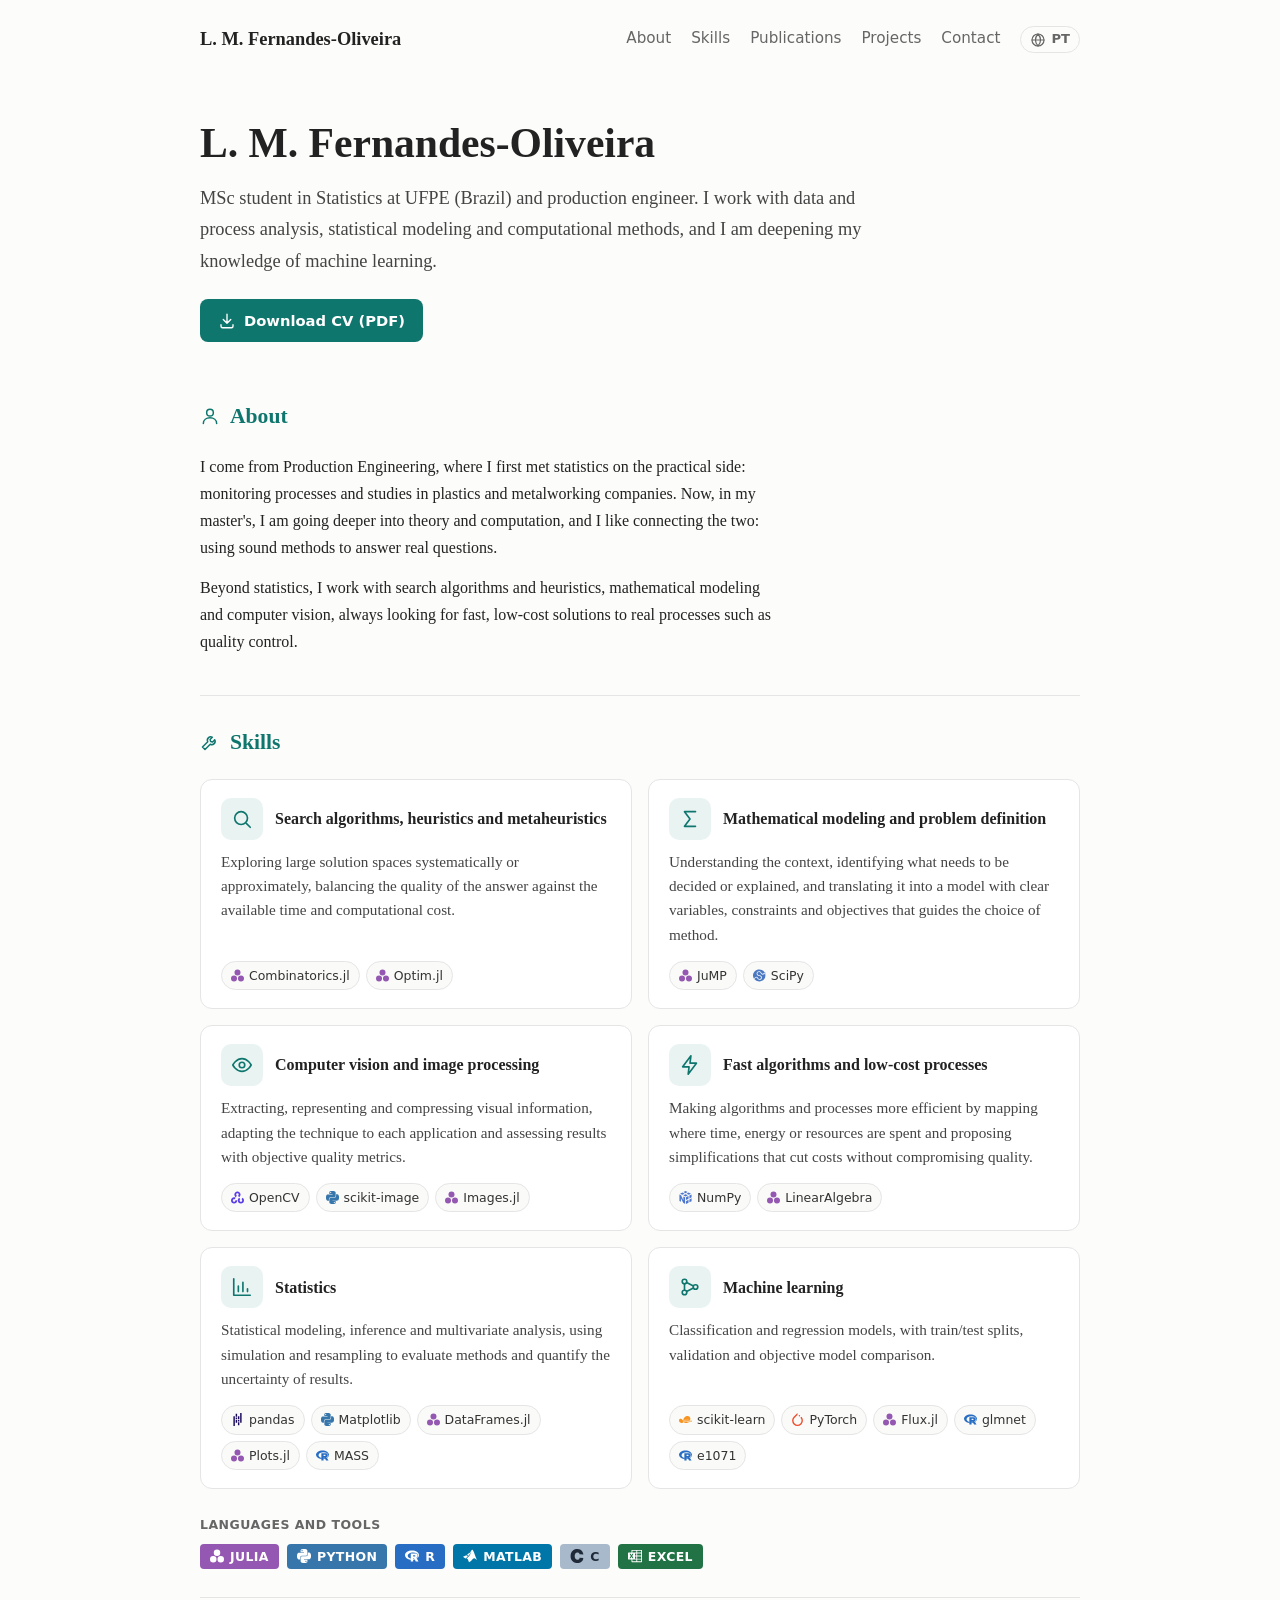
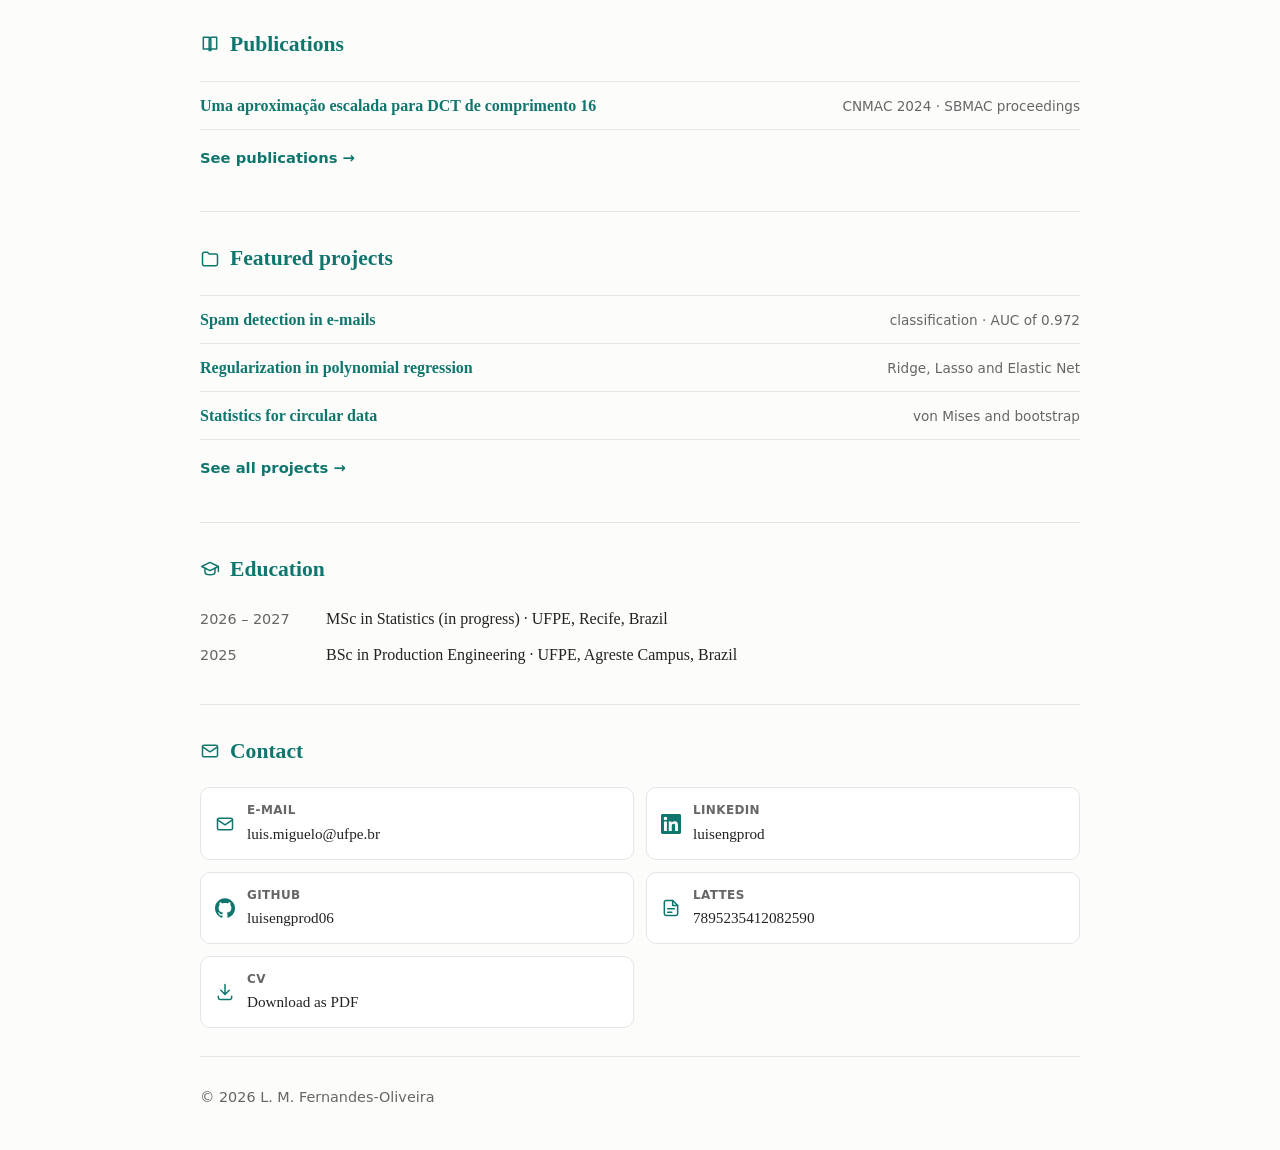
==== en/index.html @ e00abd6b "Versão em inglês, currículo em PDF, prévia de compartilhamento e favicon Co-Authored-By: Claude Opus" ====
<!DOCTYPE html>
<html lang="en">
<head>
<meta charset="utf-8">
<meta name="viewport" content="width=device-width, initial-scale=1">
<title>L. M. Fernandes-Oliveira · Statistics and Production Engineering</title>
<meta name="description" content="L. M. Fernandes-Oliveira: MSc student in Statistics at UFPE (Brazil) and production engineer. Publications, projects and contact.">
<link rel="canonical" href="https://luisengprod06.github.io/en/">
<link rel="alternate" hreflang="pt-BR" href="https://luisengprod06.github.io/">
<link rel="alternate" hreflang="en" href="https://luisengprod06.github.io/en/">
<link rel="icon" href="../favicon.svg" type="image/svg+xml">
<link rel="apple-touch-icon" href="../apple-touch-icon.png">
<meta property="og:type" content="website">
<meta property="og:title" content="L. M. Fernandes-Oliveira · Statistics and Production Engineering">
<meta property="og:description" content="L. M. Fernandes-Oliveira: MSc student in Statistics at UFPE (Brazil) and production engineer. Publications, projects and contact.">
<meta property="og:url" content="https://luisengprod06.github.io/en/">
<meta property="og:image" content="https://luisengprod06.github.io/og-en.png">
<meta property="og:image:width" content="1200">
<meta property="og:image:height" content="630">
<meta property="og:locale" content="en_US">
<meta name="twitter:card" content="summary_large_image">
<link rel="stylesheet" href="../style.css?v=c5a9ac2f">
</head>
<body>

<header class="container topo">
  <a class="nome" href="index.html">L. M. Fernandes-Oliveira</a>
  <nav>
    <a href="#sobre">About</a>
    <a href="#habilidades">Skills</a>
    <a href="publications.html">Publications</a>
    <a href="projects.html">Projects</a>
    <a href="#contato">Contact</a>
    <a class="lingua" href="../index.html" hreflang="pt-BR" lang="pt-BR" title="Ler em português"><svg class="ic" viewBox="0 0 24 24" width="16" height="16" fill="none" stroke="currentColor" stroke-width="1.8" stroke-linecap="round" stroke-linejoin="round" aria-hidden="true"><circle cx="12" cy="12" r="9"/><path d="M3 12h18M12 3c2.5 2.7 3.8 5.7 3.8 9s-1.3 6.3-3.8 9c-2.5-2.7-3.8-5.7-3.8-9S9.5 5.7 12 3z"/></svg>PT</a>
  </nav>
</header>

<main class="container">

  <section class="hero">
    <h1>L. M. Fernandes-Oliveira</h1>
    <p class="lead">MSc student in Statistics at UFPE (Brazil) and production engineer. I work with data and process analysis, statistical modeling and computational methods, and I am deepening my knowledge of machine learning.</p>
    <p class="acoes"><a class="botao" href="../CV-LM-Fernandes-Oliveira.pdf" download><svg class="ic" viewBox="0 0 24 24" width="18" height="18" fill="none" stroke="currentColor" stroke-width="1.8" stroke-linecap="round" stroke-linejoin="round" aria-hidden="true"><path d="M12 3v12M7 10l5 5 5-5"/><path d="M4 17v2a2 2 0 0 0 2 2h12a2 2 0 0 0 2-2v-2"/></svg>Download CV (PDF)</a></p>
  </section>

  <section id="sobre">
    <h2><svg class="ic" viewBox="0 0 24 24" width="20" height="20" fill="none" stroke="currentColor" stroke-width="1.8" stroke-linecap="round" stroke-linejoin="round" aria-hidden="true"><circle cx="12" cy="8" r="4"/><path d="M4 21c0-4.4 3.6-7 8-7s8 2.6 8 7"/></svg>About</h2>
    <p>I come from Production Engineering, where I first met statistics on the practical side: monitoring processes and studies in plastics and metalworking companies. Now, in my master's, I am going deeper into theory and computation, and I like connecting the two: using sound methods to answer real questions.</p>
    <p>Beyond statistics, I work with search algorithms and heuristics, mathematical modeling and computer vision, always looking for fast, low-cost solutions to real processes such as quality control.</p>
  </section>

  <section id="habilidades">
    <h2><svg class="ic" viewBox="0 0 24 24" width="20" height="20" fill="none" stroke="currentColor" stroke-width="1.8" stroke-linecap="round" stroke-linejoin="round" aria-hidden="true"><path d="M14.7 6.3a4 4 0 0 0-5.4 5.4L3 18l3 3 6.3-6.3a4 4 0 0 0 5.4-5.4l-2.6 2.6-2.4-.6-.6-2.4z"/></svg>Skills</h2>
    <ul class="habilidades">
      <li class="habilidade">
        <div class="habilidade-topo"><span class="ic-caixa"><svg class="ic" viewBox="0 0 24 24" width="22" height="22" fill="none" stroke="currentColor" stroke-width="1.8" stroke-linecap="round" stroke-linejoin="round" aria-hidden="true"><circle cx="11" cy="11" r="7"/><path d="M21 21l-4.3-4.3"/></svg></span><h3>Search algorithms, heuristics and metaheuristics</h3></div>
        <p>Exploring large solution spaces systematically or approximately, balancing the quality of the answer against the available time and computational cost.</p>
        <ul class="chips" aria-label="Libraries"><li class="chip"><svg class="ic" viewBox="0 0 24 24" width="13" height="13" aria-hidden="true"><path fill="#9558B2" d="M11.138 17.569a5.569 5.569 0 1 1-11.138 0 5.569 5.569 0 1 1 11.138 0zm6.431-11.138a5.569 5.569 0 1 1-11.138 0 5.569 5.569 0 1 1 11.138 0zM24 17.569a5.569 5.569 0 1 1-11.138 0 5.569 5.569 0 1 1 11.138 0z"/></svg>Combinatorics.jl</li><li class="chip"><svg class="ic" viewBox="0 0 24 24" width="13" height="13" aria-hidden="true"><path fill="#9558B2" d="M11.138 17.569a5.569 5.569 0 1 1-11.138 0 5.569 5.569 0 1 1 11.138 0zm6.431-11.138a5.569 5.569 0 1 1-11.138 0 5.569 5.569 0 1 1 11.138 0zM24 17.569a5.569 5.569 0 1 1-11.138 0 5.569 5.569 0 1 1 11.138 0z"/></svg>Optim.jl</li></ul>
      </li>
      <li class="habilidade">
        <div class="habilidade-topo"><span class="ic-caixa"><svg class="ic" viewBox="0 0 24 24" width="22" height="22" fill="none" stroke="currentColor" stroke-width="1.8" stroke-linecap="round" stroke-linejoin="round" aria-hidden="true"><path d="M18 4H6l6 8-6 8h12"/></svg></span><h3>Mathematical modeling and problem definition</h3></div>
        <p>Understanding the context, identifying what needs to be decided or explained, and translating it into a model with clear variables, constraints and objectives that guides the choice of method.</p>
        <ul class="chips" aria-label="Libraries"><li class="chip"><svg class="ic" viewBox="0 0 24 24" width="13" height="13" aria-hidden="true"><path fill="#9558B2" d="M11.138 17.569a5.569 5.569 0 1 1-11.138 0 5.569 5.569 0 1 1 11.138 0zm6.431-11.138a5.569 5.569 0 1 1-11.138 0 5.569 5.569 0 1 1 11.138 0zM24 17.569a5.569 5.569 0 1 1-11.138 0 5.569 5.569 0 1 1 11.138 0z"/></svg>JuMP</li><li class="chip"><svg class="ic" viewBox="0 0 24 24" width="13" height="13" aria-hidden="true"><path fill="#4A78C2" d="M15.697 13.496c-.784-1.072-1.982-1.519-3.694-1.88l-1.592-.375-1.201-.515c-.631-.446-1.17-1.634-1.017-2.681a3 3 0 0 1 3.386-2.526 2.962 2.962 0 0 1 1.962 1.155L15.35 9.05c1.033 1.33 2.195 1.727 3.459 1.098l.637-.27a.22.22 0 0 1 .278.087l.127.19a.311.311 0 0 0 .156.131.326.326 0 0 0 .33-.058l1.467-1.384c.257-.22.182-.422.182-.422l-.354-.806s-.097-.193-.431-.149l-1.968.181a.327.327 0 0 0-.27.411l.071.227c.014.047.014.1-.005.148a.219.219 0 0 1-.124.125l-.556.235c-.582.341-1.244.123-1.686-.417l-.505-.67-1.438-1.91a4.421 4.421 0 0 0-2.929-1.72C9.355 3.733 7.095 5.42 6.741 7.84c-.179 1.22.187 2.375.855 3.302.485.674 1.373 1.06 1.854 1.18l1.262.36 1.208.277c.166.04.634.155.91.255.256.092.845.31 1.324.701.572.582.875 1.413.746 2.284a2.744 2.744 0 0 1-4.897 1.255l-1.726-2.292a2.294 2.294 0 0 0-1.514-.89 2.31 2.31 0 0 0-1.708.439l-3.632 2.71A11.002 11.002 0 0 1 0 12C0 5.798 5.133.768 11.465.768c4.715 0 8.761 2.788 10.523 6.77l.581-.27.393-1.072.411.144-.353.96.98.337-.148.402-1.095-.382-.603.277c.5 1.262.778 2.632.778 4.066 0 6.203-5.135 11.232-11.467 11.232a11.526 11.526 0 0 1-9.26-4.61l3.721-2.788a.855.855 0 0 1 1.163.19l1.826 2.455a4.186 4.186 0 0 0 2.673 1.502c2.302.322 4.439-1.273 4.773-3.563a4.14 4.14 0 0 0-.664-2.922"/></svg>SciPy</li></ul>
      </li>
      <li class="habilidade">
        <div class="habilidade-topo"><span class="ic-caixa"><svg class="ic" viewBox="0 0 24 24" width="22" height="22" fill="none" stroke="currentColor" stroke-width="1.8" stroke-linecap="round" stroke-linejoin="round" aria-hidden="true"><path d="M2 12s3.6-7 10-7 10 7 10 7-3.6 7-10 7S2 12 2 12z"/><circle cx="12" cy="12" r="3"/></svg></span><h3>Computer vision and image processing</h3></div>
        <p>Extracting, representing and compressing visual information, adapting the technique to each application and assessing results with objective quality metrics.</p>
        <ul class="chips" aria-label="Libraries"><li class="chip"><svg class="ic" viewBox="0 0 24 24" width="13" height="13" aria-hidden="true"><path fill="#5C3EE8" d="M11.8992.8525C8.735.8525 6.17 3.4175 6.17 6.5817c0 2.102 1.1321 3.9398 2.8198 4.9366l1.6412-2.7849c.0411-.0699.0176-.1593-.0495-.2048-.6233-.4227-1.0328-1.137-1.0328-1.947 0-1.298 1.0524-2.3504 2.3505-2.3504 1.2981 0 2.3505 1.0524 2.3505 2.3505 0 .8098-.4095 1.5242-1.0328 1.947-.0671.0454-.0907.1348-.0495.2047l1.6414 2.785c1.6878-.9969 2.8199-2.8346 2.8199-4.9367 0-3.1642-2.5653-5.7292-5.7295-5.7292zm-6.17 10.8366C2.565 11.6891 0 14.2541 0 17.4183c0 3.1642 2.565 5.7292 5.7292 5.7292 3.1798 0 5.8074-2.6995 5.7275-5.8762H8.2313c-.0847 0-.1513.0717-.1519.1564-.0082 1.266-1.0644 2.3411-2.3502 2.3411-1.2981 0-2.3505-1.0524-2.3505-2.3505 0-1.2982 1.0524-2.3505 2.3505-2.3505.34 0 .663.0724.9547.2022.0713.0318.1566.0077.1962-.0595l1.6464-2.7935c-.8273-.4636-1.7815-.7279-2.7973-.7279zm15.4424.7614l-1.6366 2.7878c-.041.07-.0172.1594.05.2048.624.4217 1.0348 1.1354 1.0363 1.9452.0022 1.298-1.0483 2.352-2.3465 2.3542-1.298.0023-2.3523-1.0482-2.3545-2.3462-.0015-.8098.4068-1.5248 1.0294-1.9486.067-.0457.0905-.1353.0492-.2051l-1.6464-2.7818c-1.6859.9998-2.8146 2.8394-2.811 4.9415.0056 3.1641 2.575 5.7248 5.7393 5.7192 3.1641-.0054 5.7246-2.575 5.7192-5.7392-.0037-2.1022-1.139-3.938-2.8284-4.9318z"/></svg>OpenCV</li><li class="chip"><svg class="ic" viewBox="0 0 24 24" width="13" height="13" aria-hidden="true"><path fill="#3776AB" d="M14.25.18l.9.2.73.26.59.3.45.32.34.34.25.34.16.33.1.3.04.26.02.2-.01.13V8.5l-.05.63-.13.55-.21.46-.26.38-.3.31-.33.25-.35.19-.35.14-.33.1-.3.07-.26.04-.21.02H8.77l-.69.05-.59.14-.5.22-.41.27-.33.32-.27.35-.2.36-.15.37-.1.35-.07.32-.04.27-.02.21v3.06H3.17l-.21-.03-.28-.07-.32-.12-.35-.18-.36-.26-.36-.36-.35-.46-.32-.59-.28-.73-.21-.88-.14-1.05-.05-1.23.06-1.22.16-1.04.24-.87.32-.71.36-.57.4-.44.42-.33.42-.24.4-.16.36-.1.32-.05.24-.01h.16l.06.01h8.16v-.83H6.18l-.01-2.75-.02-.37.05-.34.11-.31.17-.28.25-.26.31-.23.38-.2.44-.18.51-.15.58-.12.64-.1.71-.06.77-.04.84-.02 1.27.05zm-6.3 1.98l-.23.33-.08.41.08.41.23.34.33.22.41.09.41-.09.33-.22.23-.34.08-.41-.08-.41-.23-.33-.33-.22-.41-.09-.41.09zm13.09 3.95l.28.06.32.12.35.18.36.27.36.35.35.47.32.59.28.73.21.88.14 1.04.05 1.23-.06 1.23-.16 1.04-.24.86-.32.71-.36.57-.4.45-.42.33-.42.24-.4.16-.36.09-.32.05-.24.02-.16-.01h-8.22v.82h5.84l.01 2.76.02.36-.05.34-.11.31-.17.29-.25.25-.31.24-.38.2-.44.17-.51.15-.58.13-.64.09-.71.07-.77.04-.84.01-1.27-.04-1.07-.14-.9-.2-.73-.25-.59-.3-.45-.33-.34-.34-.25-.34-.16-.33-.1-.3-.04-.25-.02-.2.01-.13v-5.34l.05-.64.13-.54.21-.46.26-.38.3-.32.33-.24.35-.2.35-.14.33-.1.3-.06.26-.04.21-.02.13-.01h5.84l.69-.05.59-.14.5-.21.41-.28.33-.32.27-.35.2-.36.15-.36.1-.35.07-.32.04-.28.02-.21V6.07h2.09l.14.01zm-6.47 14.25l-.23.33-.08.41.08.41.23.33.33.23.41.08.41-.08.33-.23.23-.33.08-.41-.08-.41-.23-.33-.33-.23-.41-.08-.41.08z"/></svg>scikit-image</li><li class="chip"><svg class="ic" viewBox="0 0 24 24" width="13" height="13" aria-hidden="true"><path fill="#9558B2" d="M11.138 17.569a5.569 5.569 0 1 1-11.138 0 5.569 5.569 0 1 1 11.138 0zm6.431-11.138a5.569 5.569 0 1 1-11.138 0 5.569 5.569 0 1 1 11.138 0zM24 17.569a5.569 5.569 0 1 1-11.138 0 5.569 5.569 0 1 1 11.138 0z"/></svg>Images.jl</li></ul>
      </li>
      <li class="habilidade">
        <div class="habilidade-topo"><span class="ic-caixa"><svg class="ic" viewBox="0 0 24 24" width="22" height="22" fill="none" stroke="currentColor" stroke-width="1.8" stroke-linecap="round" stroke-linejoin="round" aria-hidden="true"><path d="M13 2L4 14h7l-1 8 9-12h-7l1-8z"/></svg></span><h3>Fast algorithms and low-cost processes</h3></div>
        <p>Making algorithms and processes more efficient by mapping where time, energy or resources are spent and proposing simplifications that cut costs without compromising quality.</p>
        <ul class="chips" aria-label="Libraries"><li class="chip"><svg class="ic" viewBox="0 0 24 24" width="13" height="13" aria-hidden="true"><path fill="#4D77CF" d="M10.315 4.876L6.3048 2.8517l-4.401 2.1965 4.1186 2.0683zm1.8381.9277l4.2045 2.1223-4.3622 2.1906-4.125-2.0718zm5.6153-2.9213l4.3193 2.1658-3.863 1.9402-4.2131-2.1252zm-1.859-.9329L12.021 0 8.1742 1.9193l4.0068 2.0208zm-3.0401 16.7443V24l4.7107-2.3507-.0053-5.3085zm4.7037-4.2057l-.0052-5.2528-4.6985 2.3356v5.2546zm5.6553-.9845v5.327l-4.0178 2.0052-.0029-5.3028zm0-1.8626V6.4214l-4.0253 2.001.0034 5.2633zM11.2062 11.571L8.0333 9.9756v6.895s-3.8804-8.2564-4.2399-8.998c-.0463-.0957-.2371-.2007-.2858-.2262C2.8118 7.2812.773 6.2485.773 6.2485V18.43l2.8204 1.5076v-6.3674s3.8392 7.3775 3.878 7.458c.0389.0807.4245.8582.8362 1.1314.5485.363 2.8992 1.7766 2.8992 1.7766z"/></svg>NumPy</li><li class="chip"><svg class="ic" viewBox="0 0 24 24" width="13" height="13" aria-hidden="true"><path fill="#9558B2" d="M11.138 17.569a5.569 5.569 0 1 1-11.138 0 5.569 5.569 0 1 1 11.138 0zm6.431-11.138a5.569 5.569 0 1 1-11.138 0 5.569 5.569 0 1 1 11.138 0zM24 17.569a5.569 5.569 0 1 1-11.138 0 5.569 5.569 0 1 1 11.138 0z"/></svg>LinearAlgebra</li></ul>
      </li>
      <li class="habilidade">
        <div class="habilidade-topo"><span class="ic-caixa"><svg class="ic" viewBox="0 0 24 24" width="22" height="22" fill="none" stroke="currentColor" stroke-width="1.8" stroke-linecap="round" stroke-linejoin="round" aria-hidden="true"><path d="M3 3v18h18"/><path d="M8 17v-6M13 17V7M18 17v-3"/></svg></span><h3>Statistics</h3></div>
        <p>Statistical modeling, inference and multivariate analysis, using simulation and resampling to evaluate methods and quantify the uncertainty of results.</p>
        <ul class="chips" aria-label="Libraries"><li class="chip"><svg class="ic" viewBox="0 0 24 24" width="13" height="13" aria-hidden="true"><path fill="#150458" d="M16.922 0h2.623v18.104h-2.623zm-4.126 12.94h2.623v2.57h-2.623zm0-7.037h2.623v5.446h-2.623zm0 11.197h2.623v5.446h-2.623zM4.456 5.896h2.622V24H4.455zm4.213 2.559h2.623v2.57H8.67zm0 4.151h2.623v5.447H8.67zm0-11.187h2.623v5.446H8.67Z"/></svg>pandas</li><li class="chip"><svg class="ic" viewBox="0 0 24 24" width="13" height="13" aria-hidden="true"><path fill="#3776AB" d="M14.25.18l.9.2.73.26.59.3.45.32.34.34.25.34.16.33.1.3.04.26.02.2-.01.13V8.5l-.05.63-.13.55-.21.46-.26.38-.3.31-.33.25-.35.19-.35.14-.33.1-.3.07-.26.04-.21.02H8.77l-.69.05-.59.14-.5.22-.41.27-.33.32-.27.35-.2.36-.15.37-.1.35-.07.32-.04.27-.02.21v3.06H3.17l-.21-.03-.28-.07-.32-.12-.35-.18-.36-.26-.36-.36-.35-.46-.32-.59-.28-.73-.21-.88-.14-1.05-.05-1.23.06-1.22.16-1.04.24-.87.32-.71.36-.57.4-.44.42-.33.42-.24.4-.16.36-.1.32-.05.24-.01h.16l.06.01h8.16v-.83H6.18l-.01-2.75-.02-.37.05-.34.11-.31.17-.28.25-.26.31-.23.38-.2.44-.18.51-.15.58-.12.64-.1.71-.06.77-.04.84-.02 1.27.05zm-6.3 1.98l-.23.33-.08.41.08.41.23.34.33.22.41.09.41-.09.33-.22.23-.34.08-.41-.08-.41-.23-.33-.33-.22-.41-.09-.41.09zm13.09 3.95l.28.06.32.12.35.18.36.27.36.35.35.47.32.59.28.73.21.88.14 1.04.05 1.23-.06 1.23-.16 1.04-.24.86-.32.71-.36.57-.4.45-.42.33-.42.24-.4.16-.36.09-.32.05-.24.02-.16-.01h-8.22v.82h5.84l.01 2.76.02.36-.05.34-.11.31-.17.29-.25.25-.31.24-.38.2-.44.17-.51.15-.58.13-.64.09-.71.07-.77.04-.84.01-1.27-.04-1.07-.14-.9-.2-.73-.25-.59-.3-.45-.33-.34-.34-.25-.34-.16-.33-.1-.3-.04-.25-.02-.2.01-.13v-5.34l.05-.64.13-.54.21-.46.26-.38.3-.32.33-.24.35-.2.35-.14.33-.1.3-.06.26-.04.21-.02.13-.01h5.84l.69-.05.59-.14.5-.21.41-.28.33-.32.27-.35.2-.36.15-.36.1-.35.07-.32.04-.28.02-.21V6.07h2.09l.14.01zm-6.47 14.25l-.23.33-.08.41.08.41.23.33.33.23.41.08.41-.08.33-.23.23-.33.08-.41-.08-.41-.23-.33-.33-.23-.41-.08-.41.08z"/></svg>Matplotlib</li><li class="chip"><svg class="ic" viewBox="0 0 24 24" width="13" height="13" aria-hidden="true"><path fill="#9558B2" d="M11.138 17.569a5.569 5.569 0 1 1-11.138 0 5.569 5.569 0 1 1 11.138 0zm6.431-11.138a5.569 5.569 0 1 1-11.138 0 5.569 5.569 0 1 1 11.138 0zM24 17.569a5.569 5.569 0 1 1-11.138 0 5.569 5.569 0 1 1 11.138 0z"/></svg>DataFrames.jl</li><li class="chip"><svg class="ic" viewBox="0 0 24 24" width="13" height="13" aria-hidden="true"><path fill="#9558B2" d="M11.138 17.569a5.569 5.569 0 1 1-11.138 0 5.569 5.569 0 1 1 11.138 0zm6.431-11.138a5.569 5.569 0 1 1-11.138 0 5.569 5.569 0 1 1 11.138 0zM24 17.569a5.569 5.569 0 1 1-11.138 0 5.569 5.569 0 1 1 11.138 0z"/></svg>Plots.jl</li><li class="chip"><svg class="ic" viewBox="0 0 24 24" width="13" height="13" aria-hidden="true"><path fill="#276DC3" d="M12 2.746c-6.627 0-12 3.599-12 8.037 0 3.897 4.144 7.144 9.64 7.88V16.26c-2.924-.915-4.925-2.755-4.925-4.877 0-3.035 4.084-5.494 9.12-5.494 5.038 0 8.757 1.683 8.757 5.494 0 1.976-.999 3.379-2.662 4.272.09.066.174.128.258.216.169.149.25.363.372.544 2.128-1.45 3.44-3.437 3.44-5.631 0-4.44-5.373-8.038-12-8.038zm-2.111 4.99v13.516l4.093-.002-.002-5.291h1.1c.225 0 .321.066.549.25.272.22.715.982.715.982l2.164 4.063 4.627-.002-2.864-4.826s-.086-.193-.265-.383a2.22 2.22 0 00-.582-.416c-.422-.214-1.149-.434-1.149-.434s3.578-.264 3.578-3.826c0-3.562-3.744-3.63-3.744-3.63zm4.127 2.93l2.478.002s1.149-.062 1.149 1.127c0 1.165-1.149 1.17-1.149 1.17h-2.478zm1.754 6.119c-.494.049-1.012.079-1.54.088v1.807a16.622 16.622 0 002.37-.473l-.471-.891s-.108-.183-.248-.394c-.039-.054-.08-.098-.111-.137z"/></svg>MASS</li></ul>
      </li>
      <li class="habilidade">
        <div class="habilidade-topo"><span class="ic-caixa"><svg class="ic" viewBox="0 0 24 24" width="22" height="22" fill="none" stroke="currentColor" stroke-width="1.8" stroke-linecap="round" stroke-linejoin="round" aria-hidden="true"><circle cx="6" cy="6" r="2.5"/><circle cx="6" cy="18" r="2.5"/><circle cx="18" cy="12" r="2.5"/><path d="M8.3 7.2l7.4 3.6M8.3 16.8l7.4-3.6M6 8.5v7"/></svg></span><h3>Machine learning</h3></div>
        <p>Classification and regression models, with train/test splits, validation and objective model comparison.</p>
        <ul class="chips" aria-label="Libraries"><li class="chip"><svg class="ic" viewBox="0 0 24 24" width="13" height="13" aria-hidden="true"><path fill="#F7931E" d="M15.601 5.53c-1.91.035-3.981.91-5.63 2.56-2.93 2.93-2.083 8.53-1.088 9.525.805.804 6.595 1.843 9.526-1.088a9.74 9.74 0 0 0 .584-.643c.043-.292.205-.66.489-1.106a1.848 1.848 0 0 1-.537.176c-.144.265-.37.55-.676.855-.354.335-.607.554-.76.656a.795.795 0 0 1-.437.152c-.35 0-.514-.308-.494-.924-.22.316-.425.549-.612.7a.914.914 0 0 1-.578.224c-.194 0-.36-.09-.496-.273a1.03 1.03 0 0 1-.193-.507 4.016 4.016 0 0 1-.726.583c-.224.132-.47.197-.74.197-.3 0-.543-.096-.727-.288a.978.978 0 0 1-.257-.524v.004c-.3.276-.564.48-.79.611a1.295 1.295 0 0 1-.649.197.693.693 0 0 1-.571-.275c-.145-.183-.218-.43-.218-.739 0-.464.101-1.02.302-1.67.201-.65.445-1.25.733-1.797l.842-.312a.21.21 0 0 1 .06-.013c.063 0 .116.047.157.14.04.095.061.221.061.38 0 .451-.104.888-.312 1.31-.207.422-.532.873-.974 1.352-.018.23-.027.388-.027.474 0 .193.036.345.106.458.071.113.165.169.282.169a.71.71 0 0 0 .382-.13c.132-.084.333-.26.602-.523.028-.418.187-.798.482-1.142.324-.38.685-.569 1.08-.569.206 0 .37.054.494.16a.524.524 0 0 1 .186.417c0 .458-.486.829-1.459 1.114.088.43.32.646.693.646a.807.807 0 0 0 .417-.117c.129-.076.321-.243.575-.497.032-.252.118-.495.259-.728.182-.3.416-.544.701-.73.285-.185.537-.278.756-.278.276 0 .47.127.58.381l.677-.374h.186l-.292.971c-.15.488-.226.823-.226 1.004 0 .19.067.285.202.285.086 0 .181-.045.285-.137.104-.092.25-.232.437-.42v.001c.143-.155.274-.32.392-.494-.19-.084-.285-.21-.285-.375 0-.17.058-.352.174-.545.116-.194.275-.29.479-.29.172 0 .258.088.258.265 0 .139-.05.338-.149.596.367-.04.687-.32.961-.842l.228-.01c1.059-2.438.828-5.075-.83-6.732-1.019-1.02-2.408-1.5-3.895-1.471zm4.725 8.203a8.938 8.938 0 0 1-1.333 2.151 1.09 1.09 0 0 0-.012.147c0 .168.047.309.14.423.092.113.206.17.34.17.296 0 .714-.264 1.254-.787-.001.04-.003.08-.003.121 0 .146.012.368.036.666l.733-.172c0-.2.003-.357.01-.474.01-.157.033-.33.066-.517.02-.11.07-.216.152-.315l.186-.216a5.276 5.276 0 0 1 .378-.397c.062-.055.116-.099.162-.13a.26.26 0 0 1 .123-.046c.055 0 .083.035.083.106 0 .07-.052.236-.156.497-.194.486-.292.848-.292 1.084 0 .175.046.314.136.418a.45.45 0 0 0 .358.155c.365 0 .803-.269 1.313-.808v-.381c-.361.426-.623.64-.784.64-.109 0-.163-.067-.163-.2 0-.1.065-.316.195-.65.19-.486.285-.836.285-1.048a.464.464 0 0 0-.112-.319.36.36 0 0 0-.282-.127c-.165 0-.354.077-.567.233-.213.156-.5.436-.863.84.053-.262.165-.622.335-1.08l-.809.156a6.54 6.54 0 0 0-.399 1.074c-.04.156-.07.316-.092.48a7.447 7.447 0 0 1-.49.45.38.38 0 0 1-.229.08.208.208 0 0 1-.174-.082.352.352 0 0 1-.064-.222c0-.1.019-.214.056-.343.038-.13.12-.373.249-.731l.308-.849zm-17.21-2.927c-.863-.016-1.67.263-2.261.854-1.352 1.352-1.07 3.827.631 5.527 1.7 1.701 4.95 1.21 5.527.632.467-.466 1.07-3.827-.631-5.527-.957-.957-2.158-1.465-3.267-1.486zm12.285.358h.166v.21H15.4zm.427 0h.166v.865l.46-.455h.195l-.364.362.428.684h-.198l-.357-.575-.164.166v.41h-.166zm1.016 0h.166v.21h-.166zm.481.122h.166v.288h.172v.135h-.172v.717c0 .037.006.062.02.075.012.013.037.02.074.02a.23.23 0 0 0 .078-.01v.141a.802.802 0 0 1-.136.014.23.23 0 0 1-.15-.043.15.15 0 0 1-.052-.123v-.79h-.141v-.136h.141zm-3.562.258c.081 0 .15.012.207.038.057.024.1.061.13.11s.045.106.045.173h-.176c-.006-.111-.075-.167-.208-.167a.285.285 0 0 0-.164.041.134.134 0 0 0-.06.117c0 .035.015.065.045.088.03.024.08.044.15.06l.16.039a.47.47 0 0 1 .224.105c.047.046.07.108.07.186a.3.3 0 0 1-.052.175.327.327 0 0 1-.152.116.585.585 0 0 1-.226.041c-.136 0-.24-.03-.309-.088-.069-.059-.105-.149-.109-.269h.176c.004.037.01.065.017.084a.166.166 0 0 0 .034.054c.044.043.112.065.204.065a.31.31 0 0 0 .177-.045.139.139 0 0 0 .067-.119.116.116 0 0 0-.038-.09.287.287 0 0 0-.124-.055l-.156-.038a1.248 1.248 0 0 1-.159-.05.359.359 0 0 1-.098-.061.22.22 0 0 1-.058-.083.32.32 0 0 1-.016-.108c0-.096.036-.174.109-.232a.45.45 0 0 1 .29-.087zm1.035 0a.46.46 0 0 1 .202.043.351.351 0 0 1 .187.212.577.577 0 0 1 .023.126h-.168a.256.256 0 0 0-.078-.168.242.242 0 0 0-.17-.06.248.248 0 0 0-.155.05.306.306 0 0 0-.1.144.662.662 0 0 0-.034.224.58.58 0 0 0 .035.214.299.299 0 0 0 .101.135.261.261 0 0 0 .157.048c.142 0 .227-.084.256-.252h.167a.519.519 0 0 1-.065.22.35.35 0 0 1-.146.138.464.464 0 0 1-.216.048.448.448 0 0 1-.246-.066.441.441 0 0 1-.161-.192.703.703 0 0 1-.057-.293c0-.085.01-.163.032-.233a.522.522 0 0 1 .095-.182.403.403 0 0 1 .15-.117.453.453 0 0 1 .191-.04zm.603.03h.166v1.046H15.4zm1.443 0h.166v1.046h-.166zm-5.05.618c-.08 0-.2.204-.356.611-.155.407-.308.977-.459 1.71.281-.312.509-.662.683-1.05.175-.387.262-.72.262-.999a.455.455 0 0 0-.036-.197c-.025-.05-.056-.075-.093-.075zm4.662 1.797c-.221 0-.431.188-.629.563-.197.376-.296.722-.296 1.038 0 .12.029.216.088.29a.273.273 0 0 0 .223.111c.221 0 .43-.188.625-.565.196-.377.294-.725.294-1.043a.457.457 0 0 0-.083-.29.269.269 0 0 0-.222-.104zm-2.848.007c-.146 0-.285.11-.417.333-.133.222-.2.51-.2.866.566-.159.849-.452.849-.881 0-.212-.077-.318-.232-.318Z"/></svg>scikit-learn</li><li class="chip"><svg class="ic" viewBox="0 0 24 24" width="13" height="13" aria-hidden="true"><path fill="#EE4C2C" d="M12.005 0L4.952 7.053a9.865 9.865 0 000 14.022 9.866 9.866 0 0014.022 0c3.984-3.9 3.986-10.205.085-14.023l-1.744 1.743c2.904 2.905 2.904 7.634 0 10.538s-7.634 2.904-10.538 0-2.904-7.634 0-10.538l4.647-4.646.582-.665zm3.568 3.899a1.327 1.327 0 00-1.327 1.327 1.327 1.327 0 001.327 1.328A1.327 1.327 0 0016.9 5.226 1.327 1.327 0 0015.573 3.9z"/></svg>PyTorch</li><li class="chip"><svg class="ic" viewBox="0 0 24 24" width="13" height="13" aria-hidden="true"><path fill="#9558B2" d="M11.138 17.569a5.569 5.569 0 1 1-11.138 0 5.569 5.569 0 1 1 11.138 0zm6.431-11.138a5.569 5.569 0 1 1-11.138 0 5.569 5.569 0 1 1 11.138 0zM24 17.569a5.569 5.569 0 1 1-11.138 0 5.569 5.569 0 1 1 11.138 0z"/></svg>Flux.jl</li><li class="chip"><svg class="ic" viewBox="0 0 24 24" width="13" height="13" aria-hidden="true"><path fill="#276DC3" d="M12 2.746c-6.627 0-12 3.599-12 8.037 0 3.897 4.144 7.144 9.64 7.88V16.26c-2.924-.915-4.925-2.755-4.925-4.877 0-3.035 4.084-5.494 9.12-5.494 5.038 0 8.757 1.683 8.757 5.494 0 1.976-.999 3.379-2.662 4.272.09.066.174.128.258.216.169.149.25.363.372.544 2.128-1.45 3.44-3.437 3.44-5.631 0-4.44-5.373-8.038-12-8.038zm-2.111 4.99v13.516l4.093-.002-.002-5.291h1.1c.225 0 .321.066.549.25.272.22.715.982.715.982l2.164 4.063 4.627-.002-2.864-4.826s-.086-.193-.265-.383a2.22 2.22 0 00-.582-.416c-.422-.214-1.149-.434-1.149-.434s3.578-.264 3.578-3.826c0-3.562-3.744-3.63-3.744-3.63zm4.127 2.93l2.478.002s1.149-.062 1.149 1.127c0 1.165-1.149 1.17-1.149 1.17h-2.478zm1.754 6.119c-.494.049-1.012.079-1.54.088v1.807a16.622 16.622 0 002.37-.473l-.471-.891s-.108-.183-.248-.394c-.039-.054-.08-.098-.111-.137z"/></svg>glmnet</li><li class="chip"><svg class="ic" viewBox="0 0 24 24" width="13" height="13" aria-hidden="true"><path fill="#276DC3" d="M12 2.746c-6.627 0-12 3.599-12 8.037 0 3.897 4.144 7.144 9.64 7.88V16.26c-2.924-.915-4.925-2.755-4.925-4.877 0-3.035 4.084-5.494 9.12-5.494 5.038 0 8.757 1.683 8.757 5.494 0 1.976-.999 3.379-2.662 4.272.09.066.174.128.258.216.169.149.25.363.372.544 2.128-1.45 3.44-3.437 3.44-5.631 0-4.44-5.373-8.038-12-8.038zm-2.111 4.99v13.516l4.093-.002-.002-5.291h1.1c.225 0 .321.066.549.25.272.22.715.982.715.982l2.164 4.063 4.627-.002-2.864-4.826s-.086-.193-.265-.383a2.22 2.22 0 00-.582-.416c-.422-.214-1.149-.434-1.149-.434s3.578-.264 3.578-3.826c0-3.562-3.744-3.63-3.744-3.63zm4.127 2.93l2.478.002s1.149-.062 1.149 1.127c0 1.165-1.149 1.17-1.149 1.17h-2.478zm1.754 6.119c-.494.049-1.012.079-1.54.088v1.807a16.622 16.622 0 002.37-.473l-.471-.891s-.108-.183-.248-.394c-.039-.054-.08-.098-.111-.137z"/></svg>e1071</li></ul>
      </li>
    </ul>
    <h3 class="sub">Languages and tools</h3>
    <p class="selos"><span class="selo" style="background:#9558B2;color:#fff"><svg class="ic" viewBox="0 0 24 24" width="14" height="14" aria-hidden="true"><path fill="#fff" d="M11.138 17.569a5.569 5.569 0 1 1-11.138 0 5.569 5.569 0 1 1 11.138 0zm6.431-11.138a5.569 5.569 0 1 1-11.138 0 5.569 5.569 0 1 1 11.138 0zM24 17.569a5.569 5.569 0 1 1-11.138 0 5.569 5.569 0 1 1 11.138 0z"/></svg>Julia</span><span class="selo" style="background:#3776AB;color:#fff"><svg class="ic" viewBox="0 0 24 24" width="14" height="14" aria-hidden="true"><path fill="#fff" d="M14.25.18l.9.2.73.26.59.3.45.32.34.34.25.34.16.33.1.3.04.26.02.2-.01.13V8.5l-.05.63-.13.55-.21.46-.26.38-.3.31-.33.25-.35.19-.35.14-.33.1-.3.07-.26.04-.21.02H8.77l-.69.05-.59.14-.5.22-.41.27-.33.32-.27.35-.2.36-.15.37-.1.35-.07.32-.04.27-.02.21v3.06H3.17l-.21-.03-.28-.07-.32-.12-.35-.18-.36-.26-.36-.36-.35-.46-.32-.59-.28-.73-.21-.88-.14-1.05-.05-1.23.06-1.22.16-1.04.24-.87.32-.71.36-.57.4-.44.42-.33.42-.24.4-.16.36-.1.32-.05.24-.01h.16l.06.01h8.16v-.83H6.18l-.01-2.75-.02-.37.05-.34.11-.31.17-.28.25-.26.31-.23.38-.2.44-.18.51-.15.58-.12.64-.1.71-.06.77-.04.84-.02 1.27.05zm-6.3 1.98l-.23.33-.08.41.08.41.23.34.33.22.41.09.41-.09.33-.22.23-.34.08-.41-.08-.41-.23-.33-.33-.22-.41-.09-.41.09zm13.09 3.95l.28.06.32.12.35.18.36.27.36.35.35.47.32.59.28.73.21.88.14 1.04.05 1.23-.06 1.23-.16 1.04-.24.86-.32.71-.36.57-.4.45-.42.33-.42.24-.4.16-.36.09-.32.05-.24.02-.16-.01h-8.22v.82h5.84l.01 2.76.02.36-.05.34-.11.31-.17.29-.25.25-.31.24-.38.2-.44.17-.51.15-.58.13-.64.09-.71.07-.77.04-.84.01-1.27-.04-1.07-.14-.9-.2-.73-.25-.59-.3-.45-.33-.34-.34-.25-.34-.16-.33-.1-.3-.04-.25-.02-.2.01-.13v-5.34l.05-.64.13-.54.21-.46.26-.38.3-.32.33-.24.35-.2.35-.14.33-.1.3-.06.26-.04.21-.02.13-.01h5.84l.69-.05.59-.14.5-.21.41-.28.33-.32.27-.35.2-.36.15-.36.1-.35.07-.32.04-.28.02-.21V6.07h2.09l.14.01zm-6.47 14.25l-.23.33-.08.41.08.41.23.33.33.23.41.08.41-.08.33-.23.23-.33.08-.41-.08-.41-.23-.33-.33-.23-.41-.08-.41.08z"/></svg>Python</span><span class="selo" style="background:#276DC3;color:#fff"><svg class="ic" viewBox="0 0 24 24" width="14" height="14" aria-hidden="true"><path fill="#fff" d="M12 2.746c-6.627 0-12 3.599-12 8.037 0 3.897 4.144 7.144 9.64 7.88V16.26c-2.924-.915-4.925-2.755-4.925-4.877 0-3.035 4.084-5.494 9.12-5.494 5.038 0 8.757 1.683 8.757 5.494 0 1.976-.999 3.379-2.662 4.272.09.066.174.128.258.216.169.149.25.363.372.544 2.128-1.45 3.44-3.437 3.44-5.631 0-4.44-5.373-8.038-12-8.038zm-2.111 4.99v13.516l4.093-.002-.002-5.291h1.1c.225 0 .321.066.549.25.272.22.715.982.715.982l2.164 4.063 4.627-.002-2.864-4.826s-.086-.193-.265-.383a2.22 2.22 0 00-.582-.416c-.422-.214-1.149-.434-1.149-.434s3.578-.264 3.578-3.826c0-3.562-3.744-3.63-3.744-3.63zm4.127 2.93l2.478.002s1.149-.062 1.149 1.127c0 1.165-1.149 1.17-1.149 1.17h-2.478zm1.754 6.119c-.494.049-1.012.079-1.54.088v1.807a16.622 16.622 0 002.37-.473l-.471-.891s-.108-.183-.248-.394c-.039-.054-.08-.098-.111-.137z"/></svg>R</span><span class="selo" style="background:#0076A8;color:#fff"><svg class="ic" viewBox="0 0 24 24" width="14" height="14" aria-hidden="true"><path fill="#fff" d="M4.323 16.25C3.13 15.354 1.64 14.31 0 13.12l5.814-2.237 2.386 1.79c-1.79 2.086-2.982 2.831-3.877 3.577zm15.952-6.261c-.447-1.193-.745-2.385-1.193-3.578-.447-1.343-.894-2.535-1.64-3.579-.299-.447-.895-1.49-1.64-1.49-.15 0-.299.148-.448.148-.447.15-1.043 1.043-1.193 1.64-.447.745-1.342 1.938-1.938 2.683-.149.299-.447.597-.596.746-.447.298-.894.745-1.491 1.043-.15 0-.298.149-.447.149-.447 0-.745.298-1.043.447-.447.447-.894 1.043-1.342 1.49 0 .15-.15.299-.298.448l2.236 1.64c1.64-1.938 3.578-3.876 4.92-7.603 0 0-.448 4.026-4.026 8.349-2.236 2.534-4.025 3.876-4.324 4.174 0 0 .597-.149 1.194.15 1.193.446 1.789 2.087 2.236 3.279.298.894.745 1.64 1.043 2.534 1.193-.298 1.938-.745 2.683-1.491.745-.746 1.491-1.64 2.236-2.385 1.342-1.64 2.982-3.728 5.069-2.684.298.15.745.447.894.596.447.298.745.596 1.193 1.043.745.597 1.043 1.044 1.64 1.343-1.491-2.982-2.534-5.964-3.727-9.094z"/></svg>MATLAB</span><span class="selo" style="background:#A8B9CC;color:#1f2937"><svg class="ic" viewBox="0 0 24 24" width="14" height="14" aria-hidden="true"><path fill="#1f2937" d="M16.5921 9.1962s-.354-3.298-3.627-3.39c-3.2741-.09-4.9552 2.474-4.9552 6.14 0 3.6651 1.858 6.5972 5.0451 6.5972 3.184 0 3.5381-3.665 3.5381-3.665l6.1041.365s.36 3.31-2.196 5.836c-2.552 2.5241-5.6901 2.9371-7.8762 2.9201-2.19-.017-5.2261.034-8.1602-2.97-2.938-3.0101-3.436-5.9302-3.436-8.8002 0-2.8701.556-6.6702 4.047-9.5502C7.444.72 9.849 0 12.254 0c10.0422 0 10.7172 9.2602 10.7172 9.2602z"/></svg>C</span><span class="selo" style="background:#217346;color:#fff"><svg class="ic" viewBox="0 0 24 24" width="14" height="14" aria-hidden="true"><path fill="#fff" d="M23 1.5q.41 0 .7.3.3.29.3.7v19q0 .41-.3.7-.29.3-.7.3H7q-.41 0-.7-.3-.3-.29-.3-.7V18H1q-.41 0-.7-.3-.3-.29-.3-.7V7q0-.41.3-.7Q.58 6 1 6h5V2.5q0-.41.3-.7.29-.3.7-.3zM6 13.28l1.42 2.66h2.14l-2.38-3.87 2.34-3.8H7.46l-1.3 2.4-.05.08-.04.09-.64-1.28-.66-1.29H2.59l2.27 3.82-2.48 3.85h2.16zM14.25 21v-3H7.5v3zm0-4.5v-3.75H12v3.75zm0-5.25V7.5H12v3.75zm0-5.25V3H7.5v3zm8.25 15v-3h-6.75v3zm0-4.5v-3.75h-6.75v3.75zm0-5.25V7.5h-6.75v3.75zm0-5.25V3h-6.75v3Z"/></svg>Excel</span></p>
  </section>

  <section id="publicacoes">
    <h2><svg class="ic" viewBox="0 0 24 24" width="20" height="20" fill="none" stroke="currentColor" stroke-width="1.8" stroke-linecap="round" stroke-linejoin="round" aria-hidden="true"><path d="M4 4h6a3 3 0 0 1 3 3v13a2 2 0 0 0-2-2H4z"/><path d="M20 4h-6a3 3 0 0 0-3 3v13a2 2 0 0 1 2-2h7z"/></svg>Publications</h2>
    <ul class="destaques">
      <li><a href="publications.html#cnmac2024">Uma aproximação escalada para DCT de comprimento 16</a><span>CNMAC 2024 · SBMAC proceedings</span></li>
    </ul>
    <p><a class="seta" href="publications.html">See publications</a></p>
  </section>

  <section id="projetos">
    <h2><svg class="ic" viewBox="0 0 24 24" width="20" height="20" fill="none" stroke="currentColor" stroke-width="1.8" stroke-linecap="round" stroke-linejoin="round" aria-hidden="true"><path d="M3 6a2 2 0 0 1 2-2h4l2 2h8a2 2 0 0 1 2 2v10a2 2 0 0 1-2 2H5a2 2 0 0 1-2-2z"/></svg>Featured projects</h2>
    <ul class="destaques">
      <li><a href="projects.html#spam">Spam detection in e-mails</a><span>classification · AUC of 0.972</span></li>
      <li><a href="projects.html#regularizacao">Regularization in polynomial regression</a><span>Ridge, Lasso and Elastic Net</span></li>
      <li><a href="projects.html#circular">Statistics for circular data</a><span>von Mises and bootstrap</span></li>
    </ul>
    <p><a class="seta" href="projects.html">See all projects</a></p>
  </section>

  <section id="formacao">
    <h2><svg class="ic" viewBox="0 0 24 24" width="20" height="20" fill="none" stroke="currentColor" stroke-width="1.8" stroke-linecap="round" stroke-linejoin="round" aria-hidden="true"><path d="M2 9l10-5 10 5-10 5z"/><path d="M6 11v5c0 1.7 2.7 3 6 3s6-1.3 6-3v-5M22 9v6"/></svg>Education</h2>
    <ul class="linha-tempo">
      <li><span>2026 – 2027</span> MSc in Statistics (in progress) · UFPE, Recife, Brazil</li>
      <li><span>2025</span> BSc in Production Engineering · UFPE, Agreste Campus, Brazil</li>
    </ul>
  </section>

  <section id="contato">
    <h2><svg class="ic" viewBox="0 0 24 24" width="20" height="20" fill="none" stroke="currentColor" stroke-width="1.8" stroke-linecap="round" stroke-linejoin="round" aria-hidden="true"><rect x="3" y="5" width="18" height="14" rx="2"/><path d="M3 7l9 6 9-6"/></svg>Contact</h2>
    <ul class="contato">
      <li><a href="mailto:luis.miguelo@ufpe.br"><svg class="ic" viewBox="0 0 24 24" width="20" height="20" fill="none" stroke="currentColor" stroke-width="1.8" stroke-linecap="round" stroke-linejoin="round" aria-hidden="true"><rect x="3" y="5" width="18" height="14" rx="2"/><path d="M3 7l9 6 9-6"/></svg><span><b>E-mail</b>luis.miguelo@ufpe.br</span></a></li>
      <li><a href="https://www.linkedin.com/in/luisengprod/"><svg class="ic" viewBox="0 0 24 24" width="20" height="20" aria-hidden="true"><path fill="currentColor" d="M20.447 20.452h-3.554v-5.569c0-1.328-.027-3.037-1.852-3.037-1.853 0-2.136 1.445-2.136 2.939v5.667H9.351V9h3.414v1.561h.046c.477-.9 1.637-1.85 3.37-1.85 3.601 0 4.267 2.37 4.267 5.455v6.286zM5.337 7.433c-1.144 0-2.063-.926-2.063-2.065 0-1.138.92-2.063 2.063-2.063 1.14 0 2.064.925 2.064 2.063 0 1.139-.925 2.065-2.064 2.065zm1.782 13.019H3.555V9h3.564v11.452zM22.225 0H1.771C.792 0 0 .774 0 1.729v20.542C0 23.227.792 24 1.771 24h20.451C23.2 24 24 23.227 24 22.271V1.729C24 .774 23.2 0 22.222 0h.003z"/></svg><span><b>LinkedIn</b>luisengprod</span></a></li>
      <li><a href="https://github.com/luisengprod06"><svg class="ic" viewBox="0 0 24 24" width="20" height="20" aria-hidden="true"><path fill="currentColor" d="M12 .297c-6.63 0-12 5.373-12 12 0 5.303 3.438 9.8 8.205 11.385.6.113.82-.258.82-.577 0-.285-.01-1.04-.015-2.04-3.338.724-4.042-1.61-4.042-1.61C4.422 18.07 3.633 17.7 3.633 17.7c-1.087-.744.084-.729.084-.729 1.205.084 1.838 1.236 1.838 1.236 1.07 1.835 2.809 1.305 3.495.998.108-.776.417-1.305.76-1.605-2.665-.3-5.466-1.332-5.466-5.93 0-1.31.465-2.38 1.235-3.22-.135-.303-.54-1.523.105-3.176 0 0 1.005-.322 3.3 1.23.96-.267 1.98-.399 3-.405 1.02.006 2.04.138 3 .405 2.28-1.552 3.285-1.23 3.285-1.23.645 1.653.24 2.873.12 3.176.765.84 1.23 1.91 1.23 3.22 0 4.61-2.805 5.625-5.475 5.92.42.36.81 1.096.81 2.22 0 1.606-.015 2.896-.015 3.286 0 .315.21.69.825.57C20.565 22.092 24 17.592 24 12.297c0-6.627-5.373-12-12-12"/></svg><span><b>GitHub</b>luisengprod06</span></a></li>
      <li><a href="http://lattes.cnpq.br/7895235412082590"><svg class="ic" viewBox="0 0 24 24" width="20" height="20" fill="none" stroke="currentColor" stroke-width="1.8" stroke-linecap="round" stroke-linejoin="round" aria-hidden="true"><path d="M14 3H6a2 2 0 0 0-2 2v14a2 2 0 0 0 2 2h12a2 2 0 0 0 2-2V9z"/><path d="M14 3v6h6M8 13h8M8 17h5"/></svg><span><b>Lattes</b>7895235412082590</span></a></li>
      <li><a href="../CV-LM-Fernandes-Oliveira.pdf" download><svg class="ic" viewBox="0 0 24 24" width="20" height="20" fill="none" stroke="currentColor" stroke-width="1.8" stroke-linecap="round" stroke-linejoin="round" aria-hidden="true"><path d="M12 3v12M7 10l5 5 5-5"/><path d="M4 17v2a2 2 0 0 0 2 2h12a2 2 0 0 0 2-2v-2"/></svg><span><b>CV</b>Download as PDF</span></a></li>
    </ul>
  </section>

</main>

<footer class="container rodape">© <span id="ano"></span> L. M. Fernandes-Oliveira</footer>
<script src="../graficos.js?v=c5a9ac2f"></script>
</body>
</html>
---- style.css ----
:root {
  --texto: #222; --suave: #666; --destaque: #0f766e; --destaque-escuro: #0b5a54;
  --borda: #e5e5e5; --fundo: #fcfcfa; --card: #fff;
  --ui: system-ui, -apple-system, "Segoe UI", sans-serif;
}

* { box-sizing: border-box; }
html { scroll-behavior: smooth; }
body { margin: 0; font-family: Georgia, "Times New Roman", serif; color: var(--texto); line-height: 1.7; background: var(--fundo); }
.container { width: min(880px, 90%); margin: 0 auto; }
/* texto corrido com no máximo ~72 caracteres por linha */
.lead, section > p, .habilidade p { max-width: 72ch; }

/* links: mesma cor e o mesmo comportamento em todo o site */
a { color: var(--destaque); text-decoration: none; border-bottom: 1px solid rgba(15, 118, 110, .3); transition: color .2s, border-color .2s; }
a:hover { color: var(--destaque-escuro); border-bottom-color: currentColor; }
a.seta { font-family: var(--ui); font-size: .92rem; font-weight: 600; border: 0; }
a.seta::after { content: " →"; }
a.seta:hover { text-decoration: underline; }

/* topo */
.topo { display: flex; justify-content: space-between; align-items: center; flex-wrap: wrap; gap: 12px 24px; padding: 24px 0; }
.nome { font-weight: 700; font-size: 1.15rem; color: var(--texto); border: 0; }
.nome:hover { color: var(--destaque); }
nav { display: flex; flex-wrap: wrap; gap: 6px 20px; font-family: var(--ui); font-size: .95rem; }
nav a { color: var(--suave); border: 0; }
nav a:hover, nav a[aria-current="page"] { color: var(--destaque); }
nav .lingua { display: inline-flex; align-items: center; gap: 5px; padding: 1px 9px; border: 1px solid var(--borda); border-radius: 999px; font-size: .82rem; font-weight: 600; }
nav .lingua:hover { border-color: var(--destaque); }

/* blocos */
.hero { padding: 40px 0 28px; }
h1 { font-size: clamp(1.9rem, 5vw, 2.6rem); line-height: 1.2; margin: 0 0 14px; }
.lead { font-size: 1.15rem; color: #444; margin: 0; }
.acoes { margin: 22px 0 0; }
a.botao { display: inline-flex; align-items: center; gap: 8px; padding: 9px 18px; border: 0; border-radius: 8px; background: var(--destaque); color: #fff; font-family: var(--ui); font-size: .92rem; font-weight: 600; transition: background .2s; }
a.botao:hover { background: var(--destaque-escuro); color: #fff; }
.traducao { font-weight: 400; color: var(--suave); }
section { padding: 28px 0; border-top: 1px solid var(--borda); }
.hero + section, section:first-child { border-top: 0; }
h2 { display: flex; align-items: center; gap: 10px; font-size: 1.35rem; color: var(--destaque); margin: 0 0 18px; }
h2 .ic { flex: none; }
.ic { display: inline-block; vertical-align: middle; }
h3 { font-size: 1.12rem; line-height: 1.35; margin: 0 0 6px; }
p { margin: 0 0 12px; }
.nota, .outros { color: #444; }
.outros { font-size: .95rem; margin-top: 20px; }

/* habilidades */
.habilidades { list-style: none; padding: 0; margin: 0 0 28px; display: grid; grid-template-columns: repeat(2, 1fr); gap: 16px; }
.habilidade { display: flex; flex-direction: column; gap: 10px; background: var(--card); border: 1px solid var(--borda); border-radius: 12px; padding: 18px 20px; transition: border-color .2s; }
.habilidade:hover { border-color: rgba(15, 118, 110, .45); }
.habilidade-topo { display: flex; align-items: center; gap: 12px; min-height: 42px; }
.habilidade h3 { font-size: 1rem; line-height: 1.35; margin: 0; }
.habilidade p { margin: 0; font-size: .95rem; line-height: 1.6; color: #444; }
.ic-caixa { flex: none; display: grid; place-items: center; width: 42px; height: 42px; border-radius: 10px; background: rgba(15, 118, 110, .09); color: var(--destaque); }
.chips { list-style: none; padding: 0; margin: auto 0 0; padding-top: 4px; display: flex; flex-wrap: wrap; gap: 6px; }
.chip { display: inline-flex; align-items: center; gap: 5px; padding: 3px 9px; border: 1px solid var(--borda); border-radius: 999px; background: #fafaf8; font-family: var(--ui); font-size: .78rem; color: #333; white-space: nowrap; }
h3.sub { font-family: var(--ui); font-size: .78rem; font-weight: 600; letter-spacing: .04em; text-transform: uppercase; color: var(--suave); margin: 0 0 10px; }
.selos { display: flex; flex-wrap: wrap; gap: 8px; margin: 0; }
.selo { display: inline-flex; align-items: center; gap: 6px; padding: 4px 10px; border-radius: 4px; font-family: var(--ui); font-size: .78rem; font-weight: 700; letter-spacing: .03em; text-transform: uppercase; line-height: 1.4; }

/* cards de publicações e projetos: um único formato */
.cards { display: grid; gap: 20px; }
.card { background: var(--card); border: 1px solid var(--borda); border-radius: 12px; padding: 22px 24px; scroll-margin-top: 16px; }
.card > :last-child { margin-bottom: 0; }
/* no computador: texto à esquerda, gráfico à direita */
@media (min-width: 820px) {
  .card { display: grid; grid-template-columns: minmax(0, 1fr) auto; column-gap: 28px; align-items: start; }
  .card > * { grid-column: 1; }
  .card > .resultado { grid-column: 2; grid-row: 1 / span 6; margin: 0; }
}
.card p { color: #444; }
.card:target { border-color: var(--destaque); box-shadow: 0 0 0 3px rgba(15, 118, 110, .12); }
.ref { font-size: .95rem; color: #333 !important; }
.meta { font-family: var(--ui); font-size: .85rem; color: var(--suave) !important; }

/* gráficos: todos com 360 px de largura (1 unidade do SVG = 1 px) */
.resultado { width: fit-content; max-width: 100%; margin: 16px 0; padding: 16px 18px; background: #fafaf8; border: 1px solid var(--borda); border-radius: 8px; }
.grafico { display: block; width: 360px; max-width: 100%; height: auto; overflow: visible; }
.grafico .marca { cursor: default; outline: none; }
.grafico .marca path, .grafico .marca rect:not(.alvo), .grafico .marca circle:not(.alvo) { transition: opacity .15s; }
.grafico .marca:hover path, .grafico .marca:focus path, .grafico .marca:hover rect:not(.alvo), .grafico .marca:focus rect:not(.alvo) { opacity: .75; }
.grafico .marca:focus-visible .alvo { stroke: var(--destaque); stroke-width: 1; }
.dica {
  position: fixed; z-index: 10; pointer-events: none; padding: 5px 9px; border-radius: 6px;
  background: #1f2937; color: #fff; font-family: var(--ui); font-size: .8rem; line-height: 1.3; white-space: nowrap;
  opacity: 0; transform: translateY(4px); transition: opacity .12s, transform .12s;
}
.dica.visivel { opacity: 1; transform: translateY(0); }

/* projetos em destaque (início) */
.destaques { list-style: none; padding: 0; margin: 0 0 14px; }
.destaques li { display: flex; flex-wrap: wrap; justify-content: space-between; align-items: baseline; gap: 4px 16px; padding: 10px 0; border-bottom: 1px solid var(--borda); }
.destaques li:first-child { border-top: 1px solid var(--borda); }
.destaques a { font-weight: 700; border: 0; }
.destaques span { font-family: var(--ui); font-size: .85rem; color: var(--suave); }

/* formação e contato */
.linha-tempo { list-style: none; padding: 0; margin: 0; }
.linha-tempo li { display: flex; gap: 16px; margin-bottom: 8px; }
.linha-tempo span { flex: 0 0 110px; color: var(--suave); font-family: var(--ui); font-size: .9rem; padding-top: 2px; }
.contato { list-style: none; padding: 0; margin: 0; display: grid; grid-template-columns: repeat(2, 1fr); gap: 12px; }
.contato a { display: flex; align-items: center; gap: 12px; padding: 12px 14px; background: var(--card); border: 1px solid var(--borda); border-radius: 10px; color: var(--texto); }
.contato a:hover { border-color: var(--destaque); color: var(--destaque); }
.contato .ic { flex: none; width: 20px; height: 20px; color: var(--destaque); }
.contato span { display: flex; flex-direction: column; min-width: 0; font-size: .95rem; overflow-wrap: anywhere; }
.contato b { font-family: var(--ui); font-size: .75rem; font-weight: 600; letter-spacing: .03em; text-transform: uppercase; color: var(--suave); }

.rodape { padding: 28px 0 40px; border-top: 1px solid var(--borda); color: var(--suave); font-size: .9rem; font-family: var(--ui); }

@media (max-width: 640px) {
  nav { gap: 6px 14px; font-size: .9rem; }
  .card { padding: 18px 16px; }
  .resultado { padding: 12px 10px; }
  .habilidades, .contato { grid-template-columns: 1fr; }
  .linha-tempo li { flex-direction: column; gap: 0; }
  .linha-tempo span { flex-basis: auto; }
}
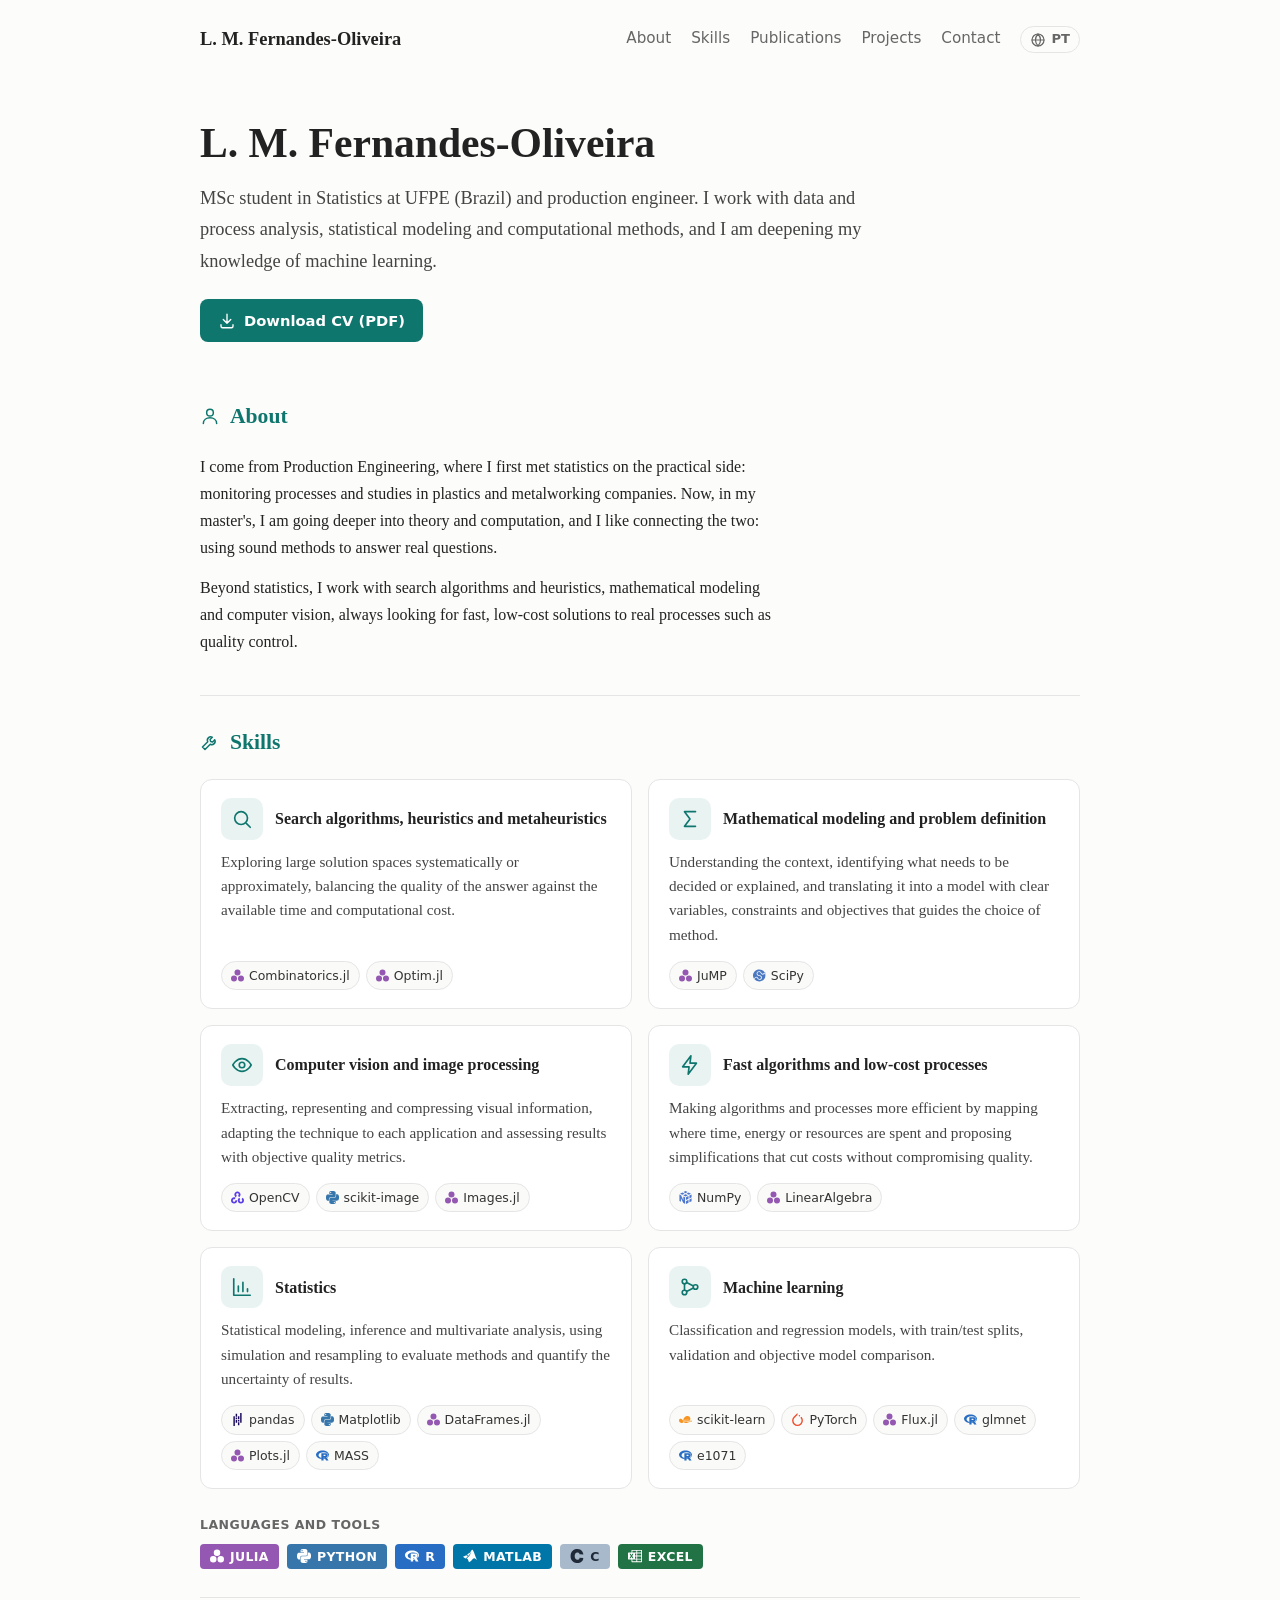
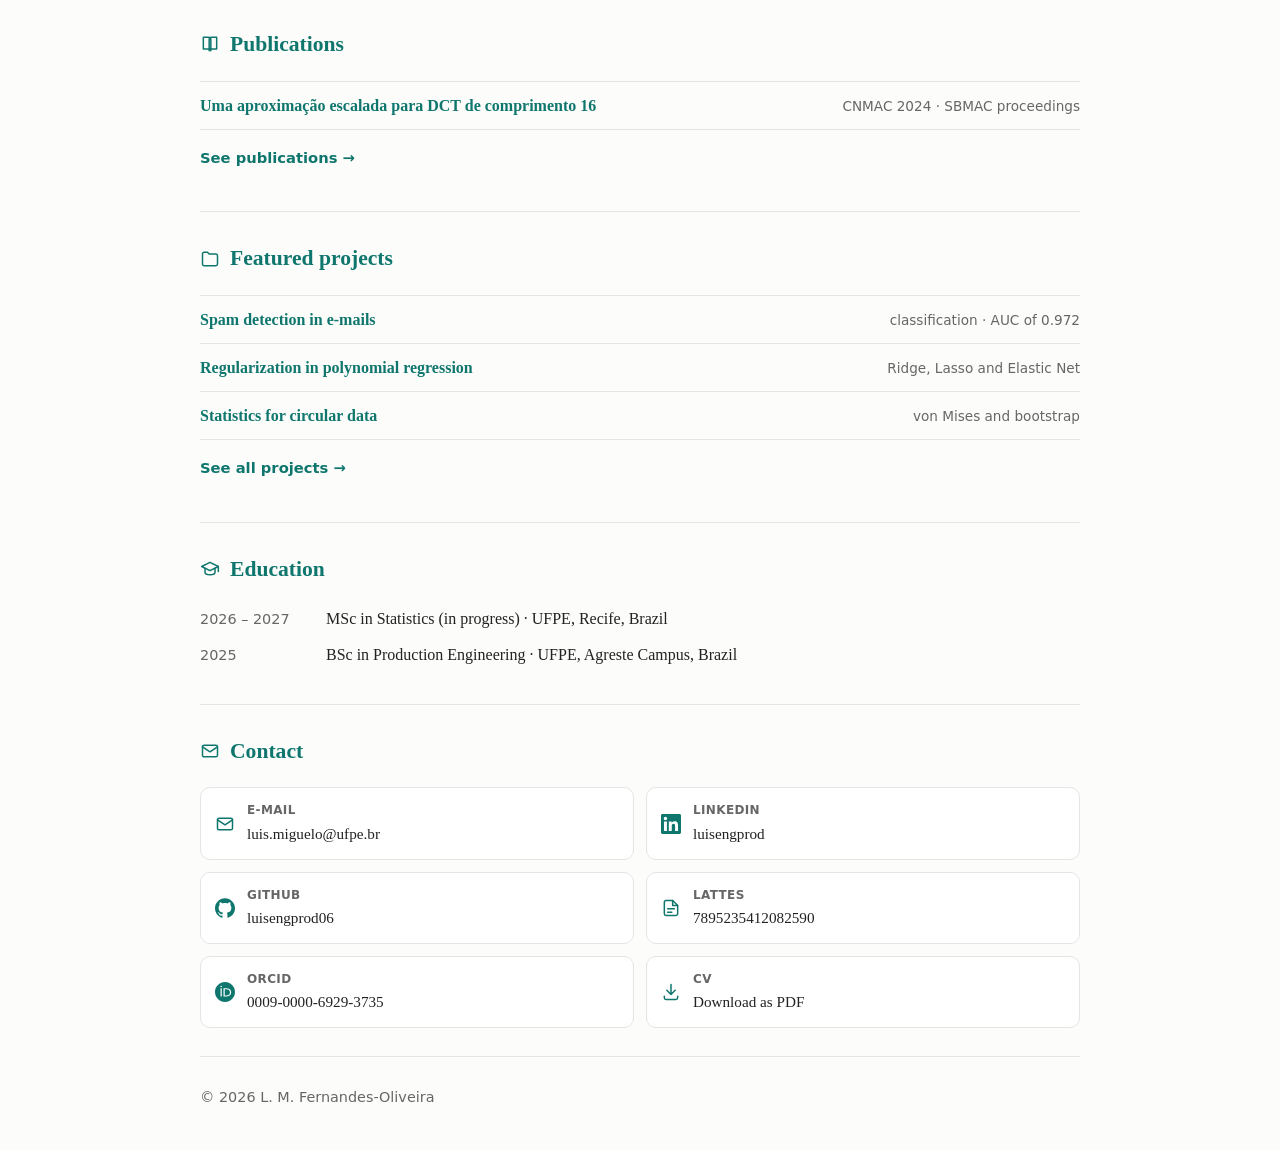
==== commit fac58f95: "Adiciona o ORCID no contato, nas publicações e nos currículos Co-Authored-By: Claude Opus 5.5 <norep" ====
--- a/en/index.html
+++ b/en/index.html
@@ -120,6 +120,7 @@
       <li><a href="https://www.linkedin.com/in/luisengprod/"><svg class="ic" viewBox="0 0 24 24" width="20" height="20" aria-hidden="true"><path fill="currentColor" d="M20.447 20.452h-3.554v-5.569c0-1.328-.027-3.037-1.852-3.037-1.853 0-2.136 1.445-2.136 2.939v5.667H9.351V9h3.414v1.561h.046c.477-.9 1.637-1.85 3.37-1.85 3.601 0 4.267 2.37 4.267 5.455v6.286zM5.337 7.433c-1.144 0-2.063-.926-2.063-2.065 0-1.138.92-2.063 2.063-2.063 1.14 0 2.064.925 2.064 2.063 0 1.139-.925 2.065-2.064 2.065zm1.782 13.019H3.555V9h3.564v11.452zM22.225 0H1.771C.792 0 0 .774 0 1.729v20.542C0 23.227.792 24 1.771 24h20.451C23.2 24 24 23.227 24 22.271V1.729C24 .774 23.2 0 22.222 0h.003z"/></svg><span><b>LinkedIn</b>luisengprod</span></a></li>
       <li><a href="https://github.com/luisengprod06"><svg class="ic" viewBox="0 0 24 24" width="20" height="20" aria-hidden="true"><path fill="currentColor" d="M12 .297c-6.63 0-12 5.373-12 12 0 5.303 3.438 9.8 8.205 11.385.6.113.82-.258.82-.577 0-.285-.01-1.04-.015-2.04-3.338.724-4.042-1.61-4.042-1.61C4.422 18.07 3.633 17.7 3.633 17.7c-1.087-.744.084-.729.084-.729 1.205.084 1.838 1.236 1.838 1.236 1.07 1.835 2.809 1.305 3.495.998.108-.776.417-1.305.76-1.605-2.665-.3-5.466-1.332-5.466-5.93 0-1.31.465-2.38 1.235-3.22-.135-.303-.54-1.523.105-3.176 0 0 1.005-.322 3.3 1.23.96-.267 1.98-.399 3-.405 1.02.006 2.04.138 3 .405 2.28-1.552 3.285-1.23 3.285-1.23.645 1.653.24 2.873.12 3.176.765.84 1.23 1.91 1.23 3.22 0 4.61-2.805 5.625-5.475 5.92.42.36.81 1.096.81 2.22 0 1.606-.015 2.896-.015 3.286 0 .315.21.69.825.57C20.565 22.092 24 17.592 24 12.297c0-6.627-5.373-12-12-12"/></svg><span><b>GitHub</b>luisengprod06</span></a></li>
       <li><a href="http://lattes.cnpq.br/7895235412082590"><svg class="ic" viewBox="0 0 24 24" width="20" height="20" fill="none" stroke="currentColor" stroke-width="1.8" stroke-linecap="round" stroke-linejoin="round" aria-hidden="true"><path d="M14 3H6a2 2 0 0 0-2 2v14a2 2 0 0 0 2 2h12a2 2 0 0 0 2-2V9z"/><path d="M14 3v6h6M8 13h8M8 17h5"/></svg><span><b>Lattes</b>7895235412082590</span></a></li>
+      <li><a href="https://orcid.org/0009-0000-6929-3735"><svg class="ic" viewBox="0 0 24 24" width="20" height="20" aria-hidden="true"><path fill="currentColor" d="M12 0C5.372 0 0 5.372 0 12s5.372 12 12 12 12-5.372 12-12S18.628 0 12 0zM7.369 4.378c.525 0 .947.431.947.947s-.422.947-.947.947a.95.95 0 0 1-.947-.947c0-.525.422-.947.947-.947zm-.722 3.038h1.444v10.041H6.647V7.416zm3.562 0h3.9c3.712 0 5.344 2.653 5.344 5.025 0 2.578-2.016 5.025-5.325 5.025h-3.919V7.416zm1.444 1.303v7.444h2.297c3.272 0 4.022-2.484 4.022-3.722 0-2.016-1.284-3.722-4.097-3.722h-2.222z"/></svg><span><b>ORCID</b>0009-0000-6929-3735</span></a></li>
       <li><a href="../CV-LM-Fernandes-Oliveira.pdf" download><svg class="ic" viewBox="0 0 24 24" width="20" height="20" fill="none" stroke="currentColor" stroke-width="1.8" stroke-linecap="round" stroke-linejoin="round" aria-hidden="true"><path d="M12 3v12M7 10l5 5 5-5"/><path d="M4 17v2a2 2 0 0 0 2 2h12a2 2 0 0 0 2-2v-2"/></svg><span><b>CV</b>Download as PDF</span></a></li>
     </ul>
   </section>
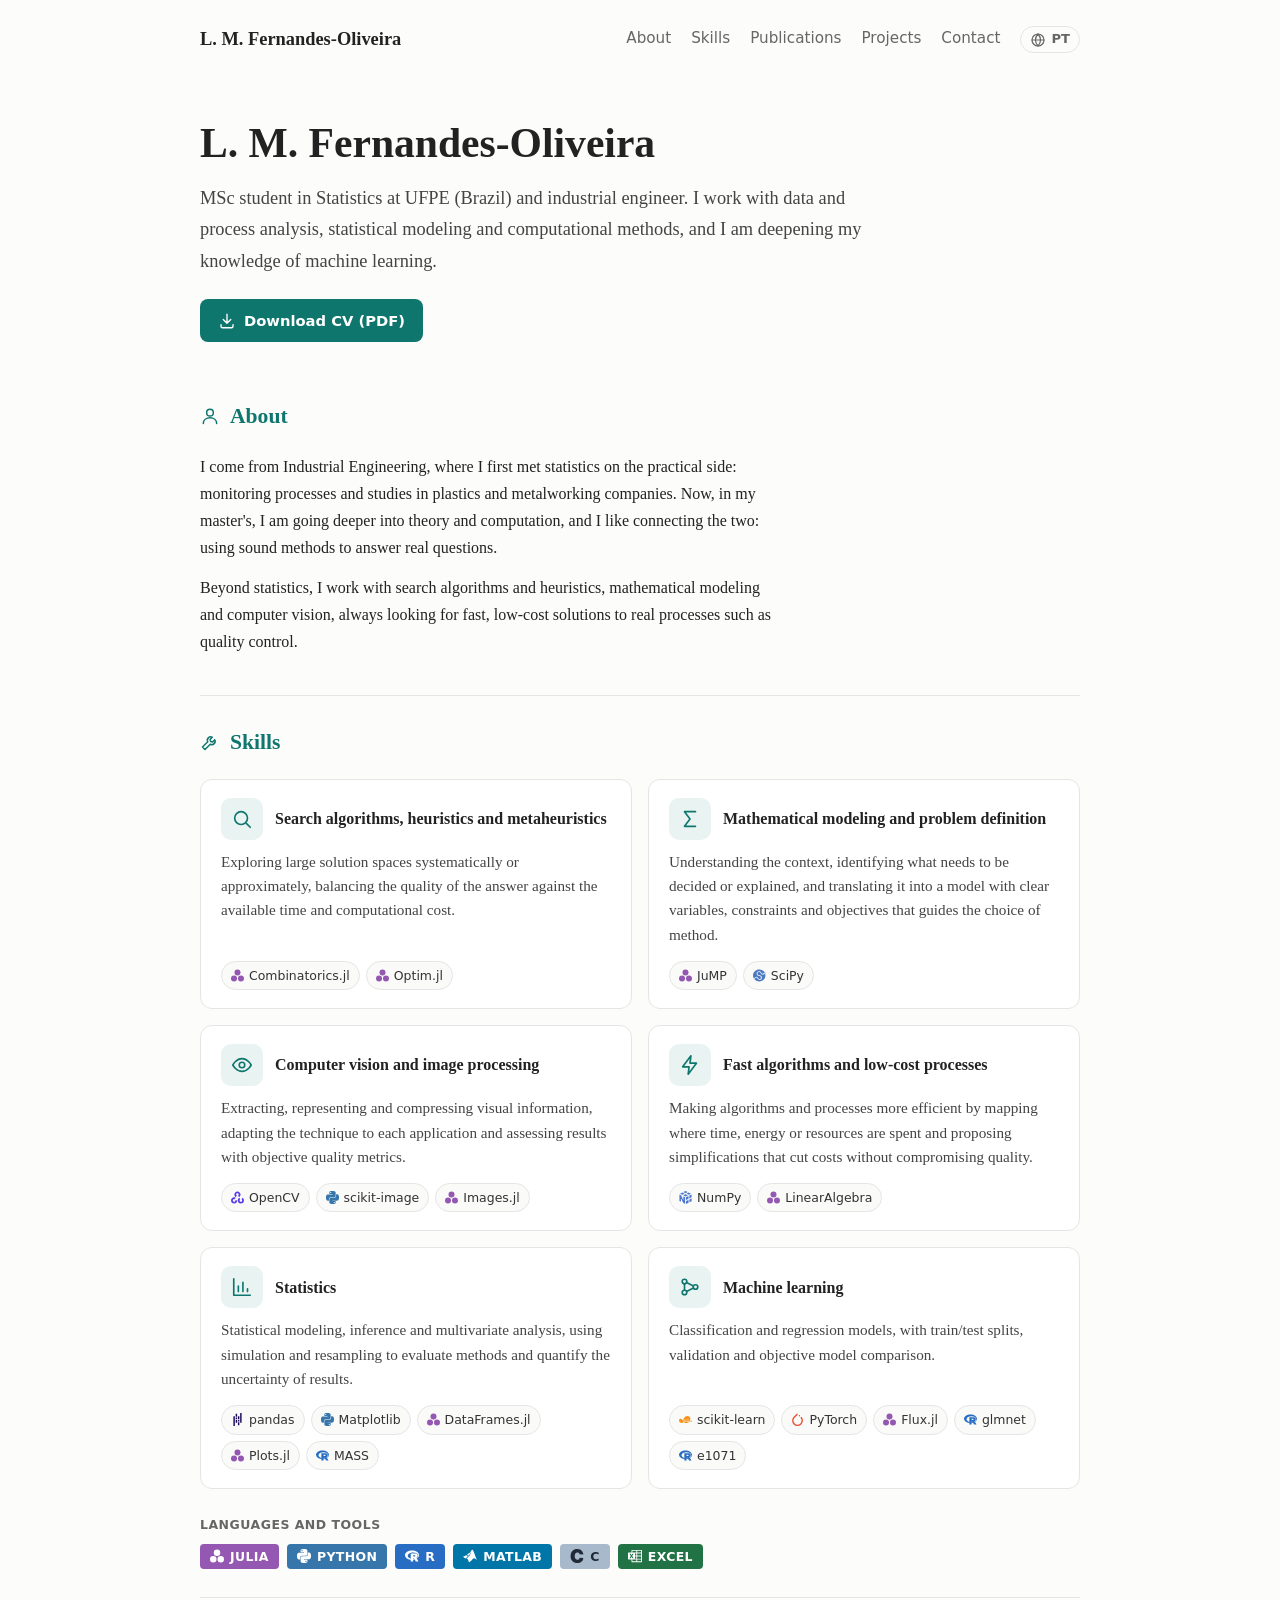
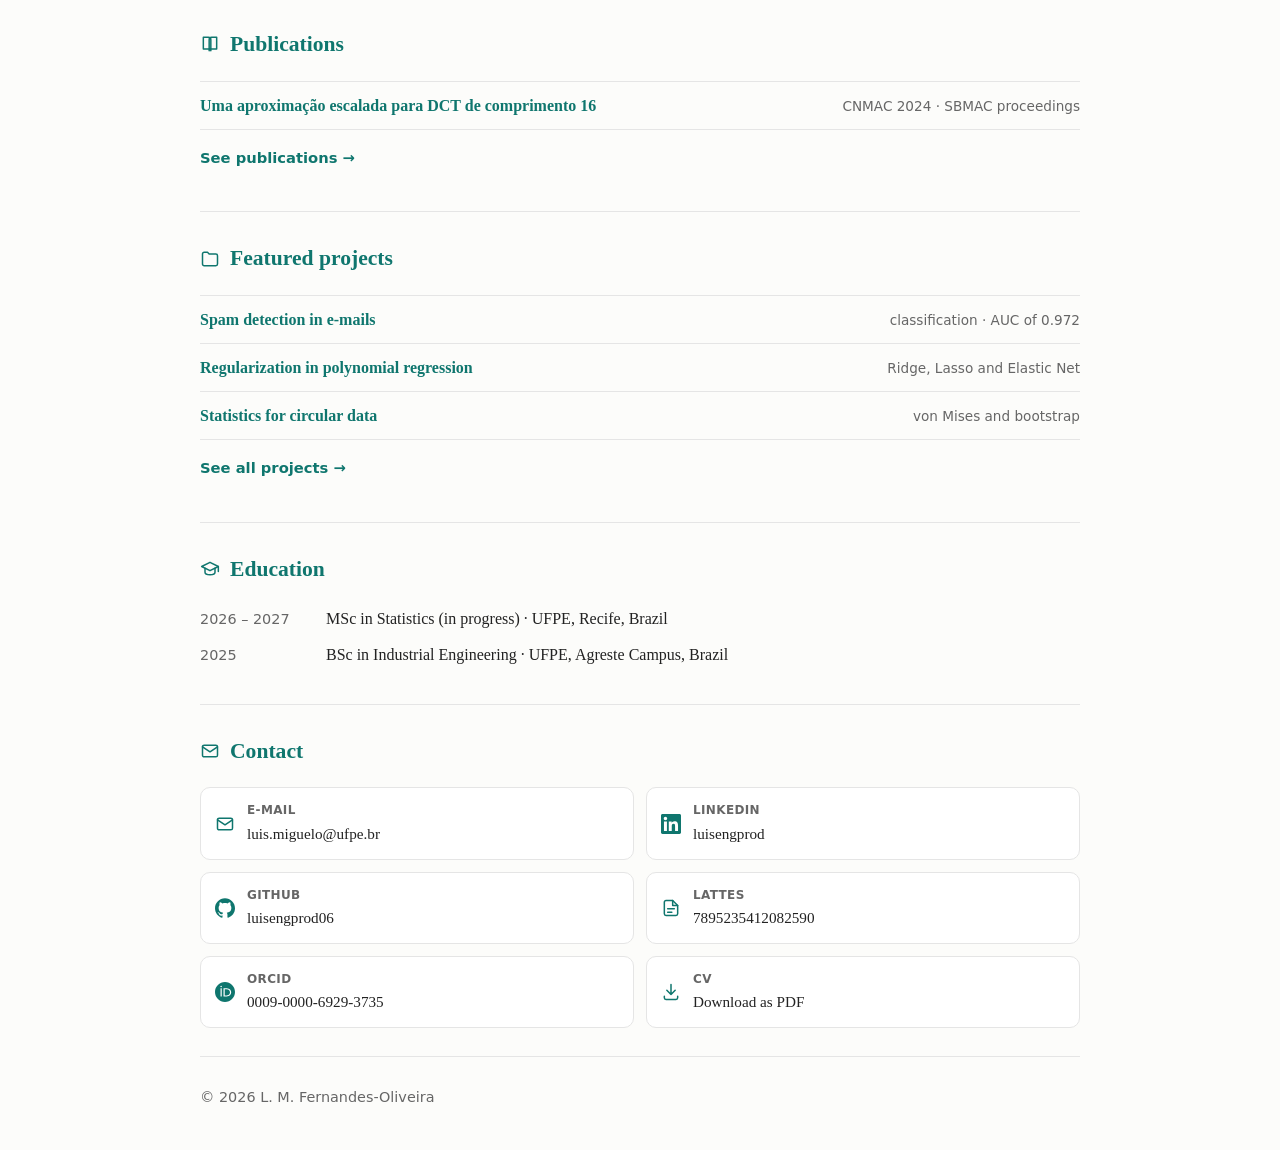
==== commit 1ab41757: "Inglês: Production Engineering vira Industrial Engineering Co-Authored-By: Claude Opus 5.5 <noreply@" ====
--- a/en/index.html
+++ b/en/index.html
@@ -3,16 +3,16 @@
 <head>
 <meta charset="utf-8">
 <meta name="viewport" content="width=device-width, initial-scale=1">
-<title>L. M. Fernandes-Oliveira · Statistics and Production Engineering</title>
-<meta name="description" content="L. M. Fernandes-Oliveira: MSc student in Statistics at UFPE (Brazil) and production engineer. Publications, projects and contact.">
+<title>L. M. Fernandes-Oliveira · Statistics and Industrial Engineering</title>
+<meta name="description" content="L. M. Fernandes-Oliveira: MSc student in Statistics at UFPE (Brazil) and industrial engineer. Publications, projects and contact.">
 <link rel="canonical" href="https://luisengprod06.github.io/en/">
 <link rel="alternate" hreflang="pt-BR" href="https://luisengprod06.github.io/">
 <link rel="alternate" hreflang="en" href="https://luisengprod06.github.io/en/">
 <link rel="icon" href="../favicon.svg" type="image/svg+xml">
 <link rel="apple-touch-icon" href="../apple-touch-icon.png">
 <meta property="og:type" content="website">
-<meta property="og:title" content="L. M. Fernandes-Oliveira · Statistics and Production Engineering">
-<meta property="og:description" content="L. M. Fernandes-Oliveira: MSc student in Statistics at UFPE (Brazil) and production engineer. Publications, projects and contact.">
+<meta property="og:title" content="L. M. Fernandes-Oliveira · Statistics and Industrial Engineering">
+<meta property="og:description" content="L. M. Fernandes-Oliveira: MSc student in Statistics at UFPE (Brazil) and industrial engineer. Publications, projects and contact.">
 <meta property="og:url" content="https://luisengprod06.github.io/en/">
 <meta property="og:image" content="https://luisengprod06.github.io/og-en.png">
 <meta property="og:image:width" content="1200">
@@ -39,13 +39,13 @@
 
   <section class="hero">
     <h1>L. M. Fernandes-Oliveira</h1>
-    <p class="lead">MSc student in Statistics at UFPE (Brazil) and production engineer. I work with data and process analysis, statistical modeling and computational methods, and I am deepening my knowledge of machine learning.</p>
+    <p class="lead">MSc student in Statistics at UFPE (Brazil) and industrial engineer. I work with data and process analysis, statistical modeling and computational methods, and I am deepening my knowledge of machine learning.</p>
     <p class="acoes"><a class="botao" href="../CV-LM-Fernandes-Oliveira.pdf" download><svg class="ic" viewBox="0 0 24 24" width="18" height="18" fill="none" stroke="currentColor" stroke-width="1.8" stroke-linecap="round" stroke-linejoin="round" aria-hidden="true"><path d="M12 3v12M7 10l5 5 5-5"/><path d="M4 17v2a2 2 0 0 0 2 2h12a2 2 0 0 0 2-2v-2"/></svg>Download CV (PDF)</a></p>
   </section>
 
   <section id="sobre">
     <h2><svg class="ic" viewBox="0 0 24 24" width="20" height="20" fill="none" stroke="currentColor" stroke-width="1.8" stroke-linecap="round" stroke-linejoin="round" aria-hidden="true"><circle cx="12" cy="8" r="4"/><path d="M4 21c0-4.4 3.6-7 8-7s8 2.6 8 7"/></svg>About</h2>
-    <p>I come from Production Engineering, where I first met statistics on the practical side: monitoring processes and studies in plastics and metalworking companies. Now, in my master's, I am going deeper into theory and computation, and I like connecting the two: using sound methods to answer real questions.</p>
+    <p>I come from Industrial Engineering, where I first met statistics on the practical side: monitoring processes and studies in plastics and metalworking companies. Now, in my master's, I am going deeper into theory and computation, and I like connecting the two: using sound methods to answer real questions.</p>
     <p>Beyond statistics, I work with search algorithms and heuristics, mathematical modeling and computer vision, always looking for fast, low-cost solutions to real processes such as quality control.</p>
   </section>
 
@@ -109,7 +109,7 @@
     <h2><svg class="ic" viewBox="0 0 24 24" width="20" height="20" fill="none" stroke="currentColor" stroke-width="1.8" stroke-linecap="round" stroke-linejoin="round" aria-hidden="true"><path d="M2 9l10-5 10 5-10 5z"/><path d="M6 11v5c0 1.7 2.7 3 6 3s6-1.3 6-3v-5M22 9v6"/></svg>Education</h2>
     <ul class="linha-tempo">
       <li><span>2026 – 2027</span> MSc in Statistics (in progress) · UFPE, Recife, Brazil</li>
-      <li><span>2025</span> BSc in Production Engineering · UFPE, Agreste Campus, Brazil</li>
+      <li><span>2025</span> BSc in Industrial Engineering · UFPE, Agreste Campus, Brazil</li>
     </ul>
   </section>
 
